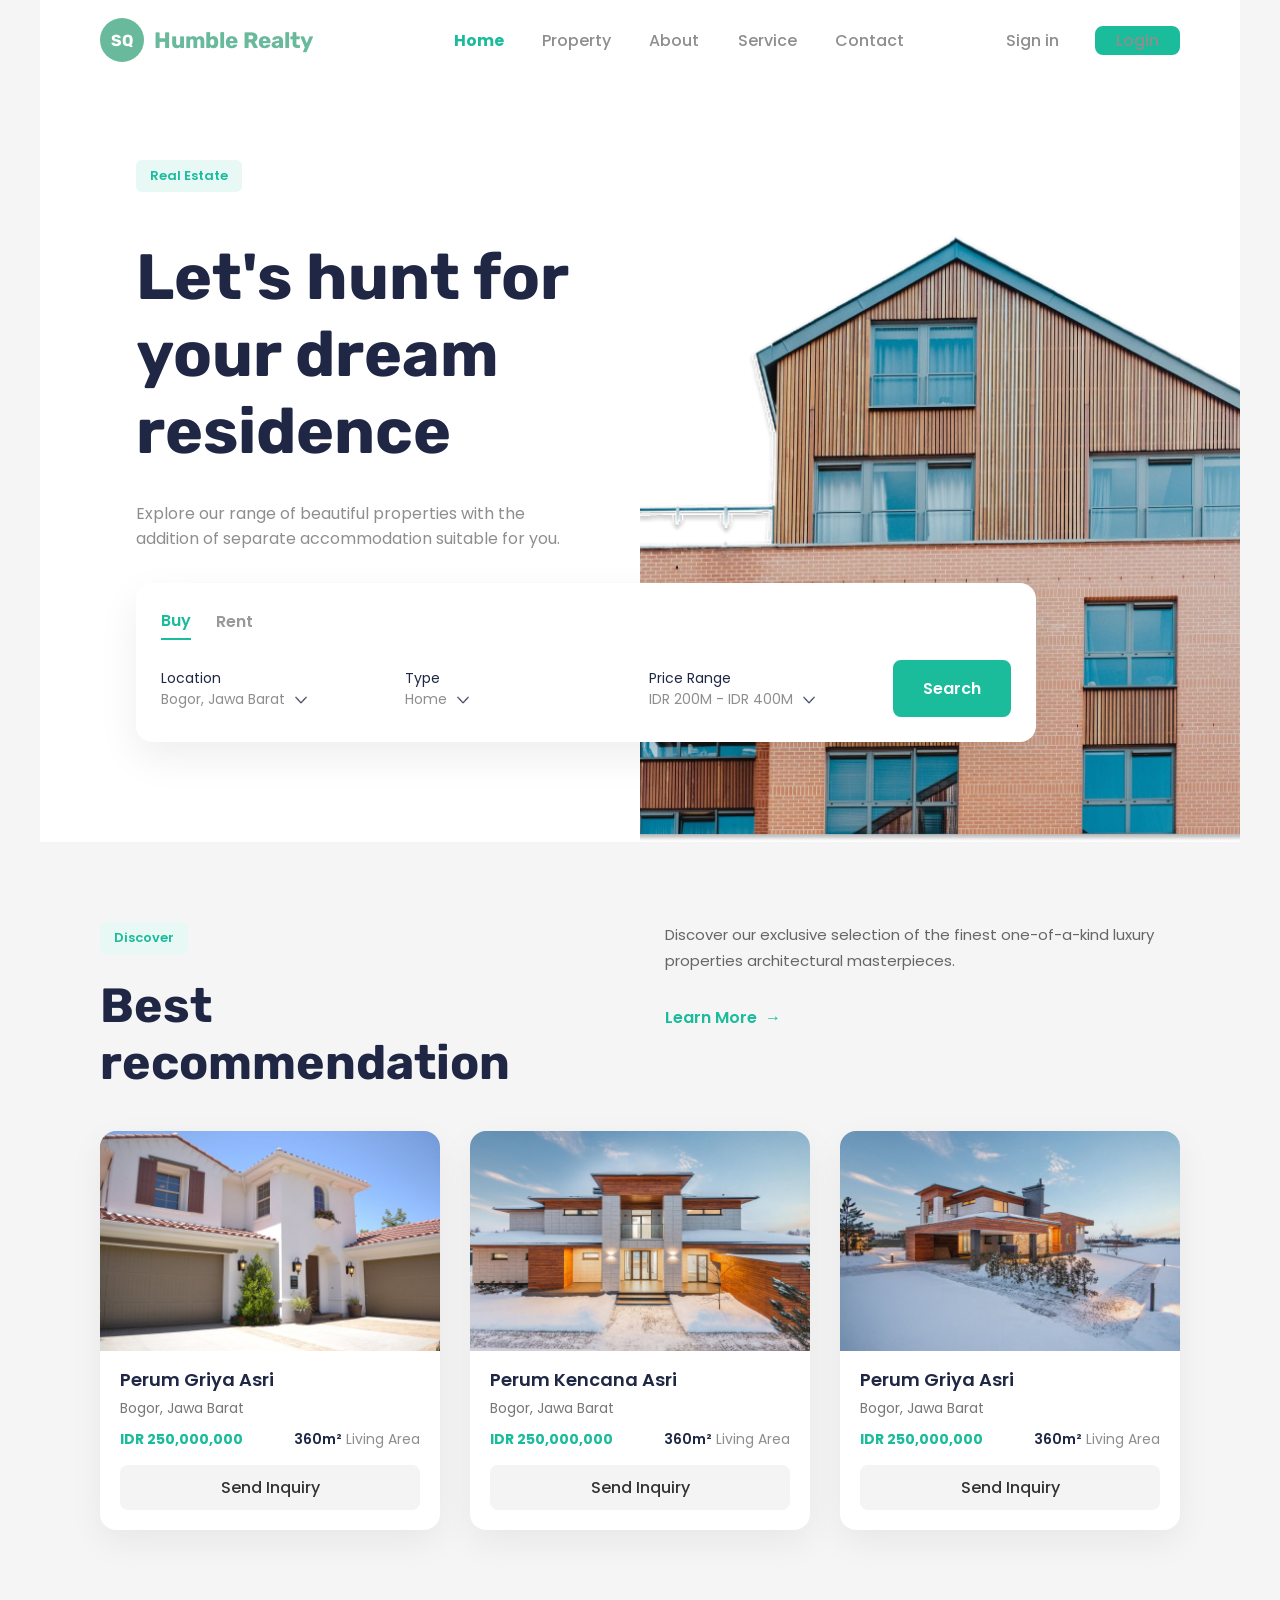
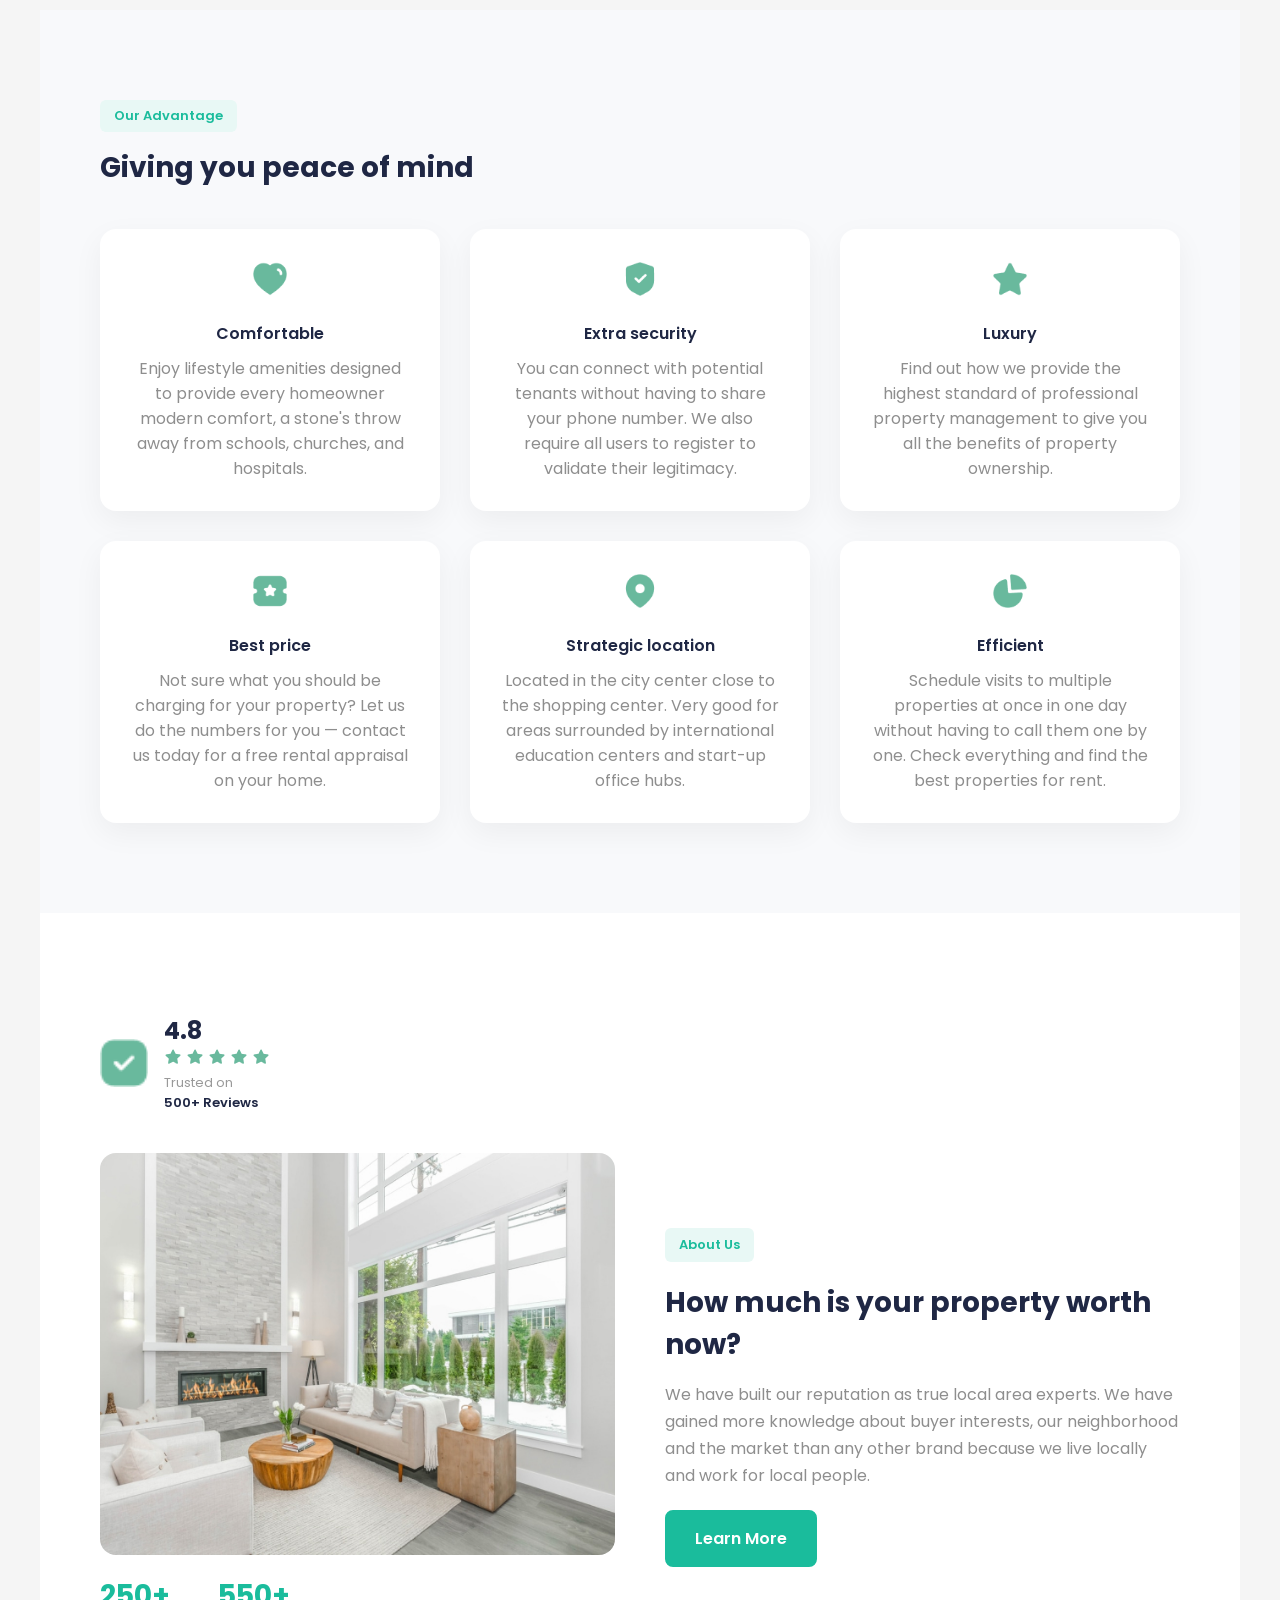
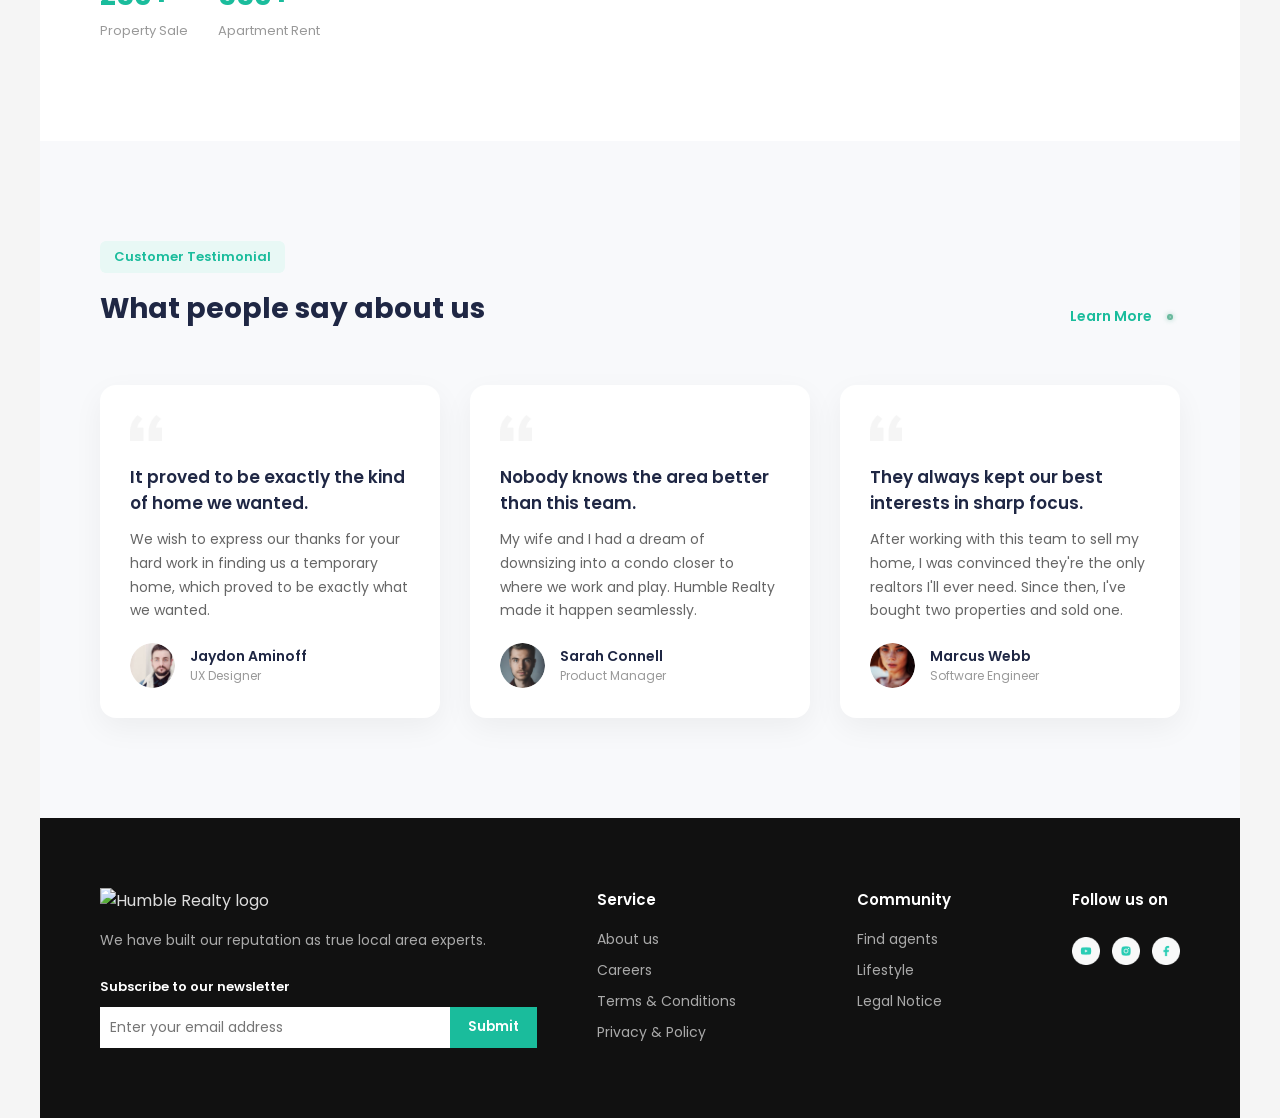
==== index.html @ af606121 "+" ====
<!doctype html>
<html lang="en">
<head>
    <meta charset="UTF-8">
    <meta name="viewport" content="width=device-width, user-scalable=no, initial-scale=1.0, maximum-scale=1.0, minimum-scale=1.0">
    <meta http-equiv="X-UA-Compatible" content="ie=edge">
    <link rel="stylesheet" href="style/style.css">
    <link rel="preconnect" href="https://fonts.googleapis.com">
    <link rel="preconnect" href="https://fonts.gstatic.com" crossorigin>
    <link href="https://fonts.googleapis.com/css2?family=Poppins:wght@300;400;500;600;700;800&family=Rubik:wght@600&display=swap" rel="stylesheet">
    <script src="./script.js" defer></script>
    <title>Real Estate || Humble Realty</title>
</head>
<body>

<!-- Header section start -->
<header class="header-section wrapper">
    <nav class="navbar">
        <div class="nav-brand">
            <div class="nav-logo">SQ</div>
            <span class="nav-site-name">Humble Realty</span>
        </div>
        <div class="links">
            <a href="index.html">Home</a>
            <a href="property_index.html">Property</a>
            <a href="about_index.html">About</a>
            <a href="services_index.html">Service</a>
            <a href="contact_index.html">Contact</a>
            <div class="navbar-buttons">
                <a href="login.html" class="button-without-bg">Sign in</a>
                <a href="login.html" class="button-with-bg">Login</a>
            </div>
        </div>
    </nav>

    <div class="header-features-section">
        <img src="assets/header_img.png" alt="Modern luxury home exterior" class="feature-img">
        <p class="square-tag">Real Estate</p>
        <h1 class="feature-title title-color">
            Let's hunt for your dream residence
        </h1>
        <p class="feature-description">
            Explore our range of beautiful properties with the addition of separate accommodation suitable for you.
        </p>
        <div class="feature-form">
            <div class="form-title">
                <button class="buy-section">Buy</button>
                <button class="rent-section">Rent</button>
            </div>
            <div class="search-bar">
                <div class="location">
                    <p class="title-color">Location</p>
                    <p>Bogor, Jawa Barat <img class="form-drop-icon" src="assets/Arrow%20-%20Down%202.png" alt="dropdown arrow"></p>
                </div>
                <div class="Type">
                    <p class="title-color">Type</p>
                    <p>Home <img class="form-drop-icon" src="assets/Arrow%20-%20Down%202.png" alt="dropdown arrow"></p>
                </div>
                <div class="price-range">
                    <p class="title-color">Price Range</p>
                    <p>IDR 200M - IDR 400M <img class="form-drop-icon" src="assets/Arrow%20-%20Down%202.png" alt="dropdown arrow"></p>
                </div>
                <a href="property_index.html" class="button-with-bg">Search</a>
            </div>
        </div>
    </div>
</header>
<!-- Header section end -->

<main>

    <!-- Recommendation section start -->
    <div class="recommendation-info">
        <div class="left">
            <span class="square-tag">Discover</span>
            <h2 class="section-title">Best recommendation</h2>
        </div>
        <div class="right">
            <p class="section-description">
                Discover our exclusive selection of the finest one-of-a-kind luxury properties architectural masterpieces.
            </p>
            <a href="property_index.html" class="learn-more">
                Learn More
                <span class="arrow">→</span>
            </a>
        </div>
    </div>

    <div class="cards">
        <div class="card-one">
            <img src="assets/card_img_one.jpeg" alt="Perum Griya Asri house with front yard">
            <h3 class="card-title">Perum griya asri</h3>
            <p class="card-subtitle">Bogor, Jawa Barat</p>
            <div class="price-section">
                <p class="price">IDR 250,000,000</p>
                <p class="length"><span>360m²</span> Living Area</p>
            </div>
            <a href="contact_index.html" class="send-inquiry">Send Inquiry</a>
        </div>
        <div class="card-two">
            <img src="assets/card_img_two.jpeg" alt="Perum Kencana Asri house with front yard">
            <h3 class="card-title">Perum kencana asri</h3>
            <p class="card-subtitle">Bogor, Jawa Barat</p>
            <div class="price-section">
                <p class="price">IDR 250,000,000</p>
                <p class="length"><span>360m²</span> Living Area</p>
            </div>
            <a href="contact_index.html" class="send-inquiry">Send Inquiry</a>
        </div>
        <div class="card-three">
            <img src="assets/card_img_three.jpeg" alt="Perum Griya Asri house exterior">
            <h3 class="card-title">Perum griya asri</h3>
            <p class="card-subtitle">Bogor, Jawa Barat</p>
            <div class="price-section">
                <p class="price">IDR 250,000,000</p>
                <p class="length"><span>360m²</span> Living Area</p>
            </div>
            <a href="contact_index.html" class="send-inquiry">Send Inquiry</a>
        </div>
    </div>
    <!-- Recommendation section end -->

    <!-- Feature section start -->
    <div class="feature-section">
        <div class="wrapper">
            <div class="feature-info">
                <p class="square-tag">our advantage</p>
                <h2 class="subtitle">Giving you peace of mind</h2>
            </div>
            <div class="feature-cards">
                <div class="card">
                    <img src="assets/Heart.png" alt="Heart icon">
                    <h3 class="feature-card-subtitle">Comfortable</h3>
                    <p>Enjoy lifestyle amenities designed to provide every homeowner modern comfort, a stone's throw away from schools, churches, and hospitals.</p>
                </div>
                <div class="card">
                    <img src="assets/Shield%20Done.png" alt="Shield icon">
                    <h3 class="feature-card-subtitle">Extra security</h3>
                    <p>You can connect with potential tenants without having to share your phone number. We also require all users to register to validate their legitimacy.</p>
                </div>
                <div class="card">
                    <img src="assets/Star.png" alt="Star icon">
                    <h3 class="feature-card-subtitle">Luxury</h3>
                    <p>Find out how we provide the highest standard of professional property management to give you all the benefits of property ownership.</p>
                </div>
                <div class="card">
                    <img src="assets/Ticket%20Star.png" alt="Ticket star icon">
                    <h3 class="feature-card-subtitle">Best price</h3>
                    <p>Not sure what you should be charging for your property? Let us do the numbers for you — contact us today for a free rental appraisal on your home.</p>
                </div>
                <div class="card">
                    <img src="assets/Location.png" alt="Location pin icon">
                    <h3 class="feature-card-subtitle">Strategic location</h3>
                    <p>Located in the city center close to the shopping center. Very good for areas surrounded by international education centers and start-up office hubs.</p>
                </div>
                <div class="card">
                    <img src="assets/Graph.png" alt="Graph icon">
                    <h3 class="feature-card-subtitle">Efficient</h3>
                    <p>Schedule visits to multiple properties at once in one day without having to call them one by one. Check everything and find the best properties for rent.</p>
                </div>
            </div>
        </div>
    </div>
    <!-- Feature section end -->

    <!-- About section start -->
    <div class="about-section">
        <div class="wrapper">
            <div class="floating-review">
                <img class="floating-icon" src="assets/Tick%20Square.png" alt="Verified tick icon">
                <div class="details">
                    <p class="score">4.8</p>
                    <img src="assets/five_stars_img.png" alt="Five star rating">
                    <p class="floating-subtitle">Trusted on</p>
                    <p class="reviews">500+ Reviews</p>
                </div>
            </div>
            <div class="two-columns">
                <div class="col-left">
                    <img class="review-img" src="assets/review_house_img.jpeg" alt="Beautiful dining room interior">
                    <div class="total-sales">
                        <div class="property-sales">
                            <p class="sales-number">250+</p>
                            <p class="property-sale-heading">Property Sale</p>
                        </div>
                        <div class="apartment-sales">
                            <p class="sales-number">550+</p>
                            <p class="apartment-rent-heading">Apartment Rent</p>
                        </div>
                    </div>
                </div>
                <div class="col-right">
                    <div class="about-details">
                        <p class="square-tag">About us</p>
                        <h2 class="subtitle">How much is your property worth now?</h2>
                        <p>
                            We have built our reputation as true local area experts. We have gained more knowledge about buyer interests, our neighborhood and the market than any other brand because we live locally and work for local people.
                        </p>
                        <a href="about_index.html" class="button-with-bg">Learn More</a>
                    </div>
                </div>
            </div>
        </div>
    </div>
    <!-- About section end -->

    <!-- Testimonial section start -->
    <div class="testimonial-section">
        <div class="wrapper">
            <div class="info">
                <p class="square-tag">customer testimonial</p>
                <div class="headings">
                    <h2 class="subtitle">What people say about us</h2>
                    <a href="about_index.html" class="links">
                        Learn More <img src="assets/Arrow%20-%20Right%20Circle.png" alt="Arrow right">
                    </a>
                </div>
            </div>
            <div class="testimonial-cards">
                <div class="card">
                    <img class="quotes-icon" src="assets/quotes.png" alt="Quote mark">
                    <h3 class="subtitle">It proved to be exactly the kind of home we wanted.</h3>
                    <p class="description">
                        We wish to express our thanks for your hard work in finding us a temporary home, which proved to be exactly what we wanted.
                    </p>
                    <div class="profile">
                        <img src="assets/avatar_one.png" alt="Portrait of Jaydon Aminoff">
                        <div class="text-content">
                            <p class="name">Jaydon Aminoff</p>
                            <p class="designation">UX Designer</p>
                        </div>
                    </div>
                </div>
                <div class="card">
                    <img class="quotes-icon" src="assets/quotes.png" alt="Quote mark">
                    <h3 class="subtitle">Nobody knows the area better than this team.</h3>
                    <p class="description">
                        My wife and I had a dream of downsizing into a condo closer to where we work and play. Humble Realty made it happen seamlessly.
                    </p>
                    <div class="profile">
                        <img src="assets/avatar_two.png" alt="Portrait of Sarah Connell">
                        <div class="text-content">
                            <p class="name">Sarah Connell</p>
                            <p class="designation">Product Manager</p>
                        </div>
                    </div>
                </div>
                <div class="card">
                    <img class="quotes-icon" src="assets/quotes.png" alt="Quote mark">
                    <h3 class="subtitle">They always kept our best interests in sharp focus.</h3>
                    <p class="description">
                        After working with this team to sell my home, I was convinced they're the only realtors I'll ever need. Since then, I've bought two properties and sold one.
                    </p>
                    <div class="profile">
                        <img src="assets/avatar_three.png" alt="Portrait of Marcus Webb">
                        <div class="text-content">
                            <p class="name">Marcus Webb</p>
                            <p class="designation">Software Engineer</p>
                        </div>
                    </div>
                </div>
            </div>
        </div>
    </div>
    <!-- Testimonial section end -->

    <!-- Footer section start -->
    <footer class="footer-section">
        <div class="wrapper">
            <div class="col-left">
                <img src="assets/logo.png" alt="Humble Realty logo">
                <p class="description">
                    We have built our reputation as true local area experts.
                </p>
                <div class="newsletter-form">
                    <label for="email">Subscribe to our newsletter</label>
                    <div class="input-field">
                        <input type="email" id="email" placeholder="Enter your email address">
                        <button type="button" onclick="handleNewsletterSubmit()">Submit</button>
                    </div>
                </div>
            </div>
            <div class="col-right">
                <div class="group">
                    <p class="heading">Service</p>
                    <a href="about_index.html">About us</a>
                    <a href="services_index.html">Careers</a>
                    <a href="services_index.html">Terms &amp; Conditions</a>
                    <a href="services_index.html">Privacy &amp; Policy</a>
                </div>
                <div class="group">
                    <p class="heading">Community</p>
                    <a href="property_index.html">Find agents</a>
                    <a href="services_index.html">Lifestyle</a>
                    <a href="services_index.html">Legal Notice</a>
                </div>
                <div class="group">
                    <p class="heading">Follow us on</p>
                    <div class="social-icon">
                        <a href="https://youtube.com" target="_blank" rel="noopener noreferrer" aria-label="YouTube">
                            <img src="assets/Youtube.png" alt="YouTube">
                        </a>
                        <a href="https://instagram.com" target="_blank" rel="noopener noreferrer" aria-label="Instagram">
                            <img src="assets/Instagram.png" alt="Instagram">
                        </a>
                        <a href="https://facebook.com" target="_blank" rel="noopener noreferrer" aria-label="Facebook">
                            <img src="assets/Facebook.png" alt="Facebook">
                        </a>
                    </div>
                </div>
            </div>
        </div>
    </footer>
    <!-- Footer section end -->

</main>

<script>
    function handleNewsletterSubmit() {
        const emailInput = document.getElementById('email');
        const email = emailInput.value.trim();
        if (!email || !email.includes('@')) {
            alert('Please enter a valid email address.');
            return;
        }
        alert('Thank you for subscribing!');
        emailInput.value = '';
    }
</script>

</body>
</html>
---- style/style.css ----
:root {
    --primary-font-family: 'Poppins', sans-serif;
    --title-font-family: 'Rubik', sans-serif;
    --h1-font-size: 64px;
    --h2-font-size: 48px;
    --font-size-semibold-1: 28px;
    --font-size-semibold-2: 24px;
    --font-size-md: 18px;
    --font-size-regular: 16px;
    --font-size-small: 12px;
    --primary-acent-color: #69B99D;
    --primary-bg-color: #F5F5F5;
    --card-bag-color: #DEDCDA;
    --light-background: #F8F9FE;
    --text-light: #8E8E8E;
    --bg-white: #fff;
    --title-color: #1F2744;
    --spacing-sm: 8px;
    --spacing-md: 16px;
    --spacing-lg: 32px;
    --spacing-xl: 64px;
    --standard-width: 1144px;
}

* {
    margin: 0;
    padding: 0;
    box-sizing: border-box;
}

body {
    font-family: var(--primary-font-family);
    color: var(--text-light);
    width: 100%;
    margin: 0;
    display: flex;
    flex-direction: column;
    justify-content: center;
    align-items: center;
    box-sizing: border-box;
    background-color: #F5F5F5;
    position: relative;
    overflow-x: hidden;
}

.wrapper {
    width: 90%;
    max-width: 1200px;
    margin: auto;
}

.title-color {
    color: var(--title-color);
}

.button-without-bg {
    border: none;
    background-color: transparent;
    color: var(--primary-acent-color);
    font-size: var(--font-size-regular);
    cursor: pointer;
    transition: transform .3s ease;
    text-decoration: none;
    font-weight: 500;
}

.button-without-bg:hover {
    transform: scale(1.05);
}

.square-tag {
    display: inline-block;
    padding: 6px 14px;
    background: #e8f8f5;
    color: #1abc9c;
    font-size: 13px;
    font-weight: 600;
    border-radius: 6px;
    margin-bottom: 15px;
    text-transform: capitalize;
}

.subtitle {
    font-size: 28px;
    font-weight: 700;
    margin-bottom: 15px;
    color: #1F2744;
}

.description {
    color: #666;
    font-size: 15px;
}

/* ================= HEADER / NAVBAR ================= */
.header-section {
    width: 100%;
    position: relative;
}

.navbar {
    width: 100%;
    height: 80px;
    padding: var(--spacing-md) 5%;
    display: flex;
    justify-content: space-between;
    align-items: center;
    flex-direction: row;
    background: #fff;
    box-shadow: 0 2px 12px rgba(0,0,0,0.06);
    position: relative;
    z-index: 10;
}

.nav-brand {
    display: flex;
    align-items: center;
    gap: 10px;
}

.nav-logo {
    width: 44px;
    height: 44px;
    background: #69B99D;
    border-radius: 50%;
    display: flex;
    align-items: center;
    justify-content: center;
    color: #fff;
    font-family: 'Rubik', sans-serif;
    font-size: 1rem;
    font-weight: 700;
    flex-shrink: 0;
}

.nav-site-name {
    font-family: 'Rubik', sans-serif;
    font-size: 1.4rem;
    font-weight: 700;
    color: #69B99D;
}

.navbar .links {
    display: flex;
    justify-content: space-between;
    align-items: center;
}

.navbar .links a {
    padding: 0 calc(var(--spacing-md) * 1.2);
    text-decoration: none;
    color: var(--text-light);
    font-size: var(--font-size-regular);
    font-weight: 500;
    transition: color .3s ease;
}

.navbar .links a:hover {
    color: var(--primary-acent-color);
}

.navbar .navbar-buttons {
    display: flex;
    justify-content: space-between;
    align-items: center;
    margin-left: var(--spacing-xl);
    gap: 16px;
}

/* ================= HERO SECTION ================= */
.header-features-section {
    padding: 80px 8% 100px;
    background: #ffffff;
    position: relative;
    overflow: hidden;
    width: 100%;
}

.header-features-section .feature-img {
    position: absolute;
    top: 0;
    right: 0;
    z-index: 0;
    width: 50%;
    height: 100%;
    object-fit: cover;
}

.header-features-section .feature-title {
    font-family: var(--title-font-family);
    font-weight: bold;
    font-size: var(--h1-font-size);
    width: 55%;
    margin: var(--spacing-lg) 0;
    position: relative;
    z-index: 1;
    color: var(--title-color);
    line-height: 1.2;
}

.header-features-section .feature-description {
    font-size: var(--font-size-regular);
    width: 45%;
    margin: 0 0 var(--spacing-lg) 0;
    position: relative;
    z-index: 1;
}

.header-features-section .square-tag,
.header-features-section .feature-form {
    position: relative;
    z-index: 1;
}

.feature-form {
    background: #fff;
    padding: 25px;
    border-radius: 16px;
    box-shadow: 0 15px 40px rgba(0,0,0,0.07);
    max-width: 900px;
    position: relative;
    z-index: 1;
}

.form-title {
    display: flex;
    gap: 25px;
    margin-bottom: 20px;
    border: none;
    background: none;
}

.buy-section,
.rent-section {
    background: none;
    border: none;
    font-family: var(--primary-font-family);
    font-size: var(--font-size-regular);
    cursor: pointer;
    padding-bottom: 5px;
    font-weight: 600;
    transition: color 0.3s;
}

.buy-section {
    color: #1abc9c;
    border-bottom: 2px solid #1abc9c;
}

.rent-section {
    color: #999;
}

.rent-section:hover {
    color: #1abc9c;
}

.search-bar {
    display: flex;
    justify-content: space-between;
    align-items: center;
    gap: 20px;
}

.search-bar > div {
    flex: 1;
}

.search-bar p {
    font-size: 14px;
}

.form-drop-icon {
    width: 12px;
    margin-left: 6px;
}

.button-with-bg {
    background: #1abc9c;
    color: #fff;
    padding: 14px 28px;
    border-radius: 8px;
    text-decoration: none;
    font-weight: 600;
    font-family: var(--primary-font-family);
    font-size: var(--font-size-regular);
    transition: 0.3s;
    white-space: nowrap;
    border: 2px solid #1abc9c;
    cursor: pointer;
    display: inline-block;
}

.button-with-bg:hover {
    background: transparent;
    color: #1abc9c;
}

/* ================= RECOMMENDATION SECTION ================= */
.recommendation-info {
    display: flex;
    justify-content: space-between;
    align-items: flex-start;
    gap: 50px;
    margin: 80px auto 40px;
    width: 90%;
    max-width: 1200px;
}

.recommendation-info .left,
.recommendation-info .right {
    flex: 1;
}

.recommendation-info .right {
    max-width: 520px;
}

.section-title {
    font-size: var(--h2-font-size);
    font-weight: 700;
    color: var(--title-color);
    font-family: var(--title-font-family);
    margin-top: 8px;
}

.section-description {
    color: #666;
    font-size: 15px;
    line-height: 1.7;
    margin-bottom: 16px;
}

.learn-more {
    display: inline-flex;
    align-items: center;
    gap: 8px;
    color: #1abc9c;
    text-decoration: none;
    font-weight: 600;
    margin-top: 16px;
    transition: gap 0.3s ease;
}

.learn-more:hover {
    gap: 12px;
}

/* ================= PROPERTY CARDS ================= */
.cards {
    display: grid;
    grid-template-columns: repeat(3, 1fr);
    gap: 30px;
    width: 90%;
    max-width: 1200px;
    margin: 0 auto 80px;
}

.cards > div {
    background: #fff;
    border-radius: 16px;
    overflow: hidden;
    box-shadow: 0 12px 35px rgba(0,0,0,0.06);
    transition: transform 0.3s ease, box-shadow 0.3s ease;
    padding-bottom: 20px;
}

.cards > div:hover {
    transform: translateY(-6px);
    box-shadow: 0 20px 45px rgba(0,0,0,0.10);
}

.cards img {
    width: 100%;
    height: 220px;
    object-fit: cover;
    display: block;
}

.card-title {
    font-weight: 600;
    font-size: 18px;
    padding: 15px 20px 5px;
    color: var(--title-color);
    text-transform: capitalize;
}

.card-subtitle {
    font-size: 14px;
    color: #777;
    padding: 0 20px 10px;
}

.price-section {
    display: flex;
    justify-content: space-between;
    padding: 0 20px 15px;
    font-size: 14px;
    align-items: center;
}

.price {
    font-weight: 700;
    color: #1abc9c;
}

.length span {
    font-weight: 600;
    color: var(--title-color);
}

.send-inquiry {
    display: block;
    margin: 0 20px;
    text-align: center;
    padding: 10px;
    background: #f4f4f4;
    border-radius: 8px;
    text-decoration: none;
    color: #333;
    font-weight: 500;
    transition: background 0.3s, color 0.3s;
}

.send-inquiry:hover {
    background: #1abc9c;
    color: #fff;
}

/* ================= FEATURE SECTION ================= */
.feature-section {
    padding: 90px 0;
    background: #f8f9fb;
    width: 100%;
}

.feature-info {
    margin-bottom: 40px;
}

.feature-cards {
    margin-top: 40px;
    display: grid;
    grid-template-columns: repeat(3, 1fr);
    gap: 30px;
}

.feature-cards .card {
    background: #fff;
    padding: 30px;
    border-radius: 16px;
    box-shadow: 0 10px 30px rgba(0,0,0,0.05);
    text-align: center;
    transition: transform 0.3s ease;
}

.feature-cards .card:hover {
    transform: translateY(-5px);
}

.feature-cards .card img {
    width: 40px;
    margin-bottom: 15px;
}

.feature-card-subtitle {
    margin-bottom: 10px;
    font-weight: 600;
    color: var(--title-color);
    font-size: 16px;
}

/* ================= ABOUT SECTION ================= */
.about-section {
    padding: 100px 0;
    background: #fff;
    width: 100%;
}

.floating-review {
    margin-bottom: 40px;
    display: flex;
    align-items: center;
    gap: 16px;
}

.floating-icon {
    width: 48px;
}

.score {
    font-size: 24px;
    font-weight: 700;
    color: var(--title-color);
}

.floating-subtitle {
    font-size: 13px;
    color: #999;
}

.reviews {
    font-size: 13px;
    font-weight: 600;
    color: var(--title-color);
}

.two-columns {
    display: grid;
    grid-template-columns: 1fr 1fr;
    gap: 50px;
    align-items: center;
}

.review-img {
    width: 100%;
    border-radius: 16px;
    display: block;
}

.total-sales {
    display: flex;
    gap: 30px;
    margin-top: 20px;
}

.sales-number {
    font-size: 28px;
    font-weight: 700;
    color: #1abc9c;
}

.property-sale-heading,
.apartment-rent-heading {
    font-size: 13px;
    color: #999;
    margin-top: 4px;
}

.about-details p {
    line-height: 1.7;
    margin-bottom: 20px;
}

/* ================= TESTIMONIAL ================= */
.testimonial-section {
    padding: 100px 0;
    background: #f8f9fb;
    width: 100%;
}

.testimonial-section .info {
    margin-bottom: 40px;
}

.headings {
    display: flex;
    justify-content: space-between;
    align-items: center;
}

.headings .links {
    display: flex;
    align-items: center;
    gap: 8px;
    color: #1abc9c;
    text-decoration: none;
    font-weight: 600;
    font-size: 14px;
    transition: gap 0.3s;
}

.headings .links:hover {
    gap: 12px;
}

.headings .links img {
    width: 20px;
}

.quotes-icon {
    width: 32px;
    margin-bottom: 16px;
}

.testimonial-cards {
    margin-top: 40px;
    display: grid;
    grid-template-columns: repeat(3, 1fr);
    gap: 30px;
}

.testimonial-cards .card {
    background: #fff;
    padding: 30px;
    border-radius: 16px;
    box-shadow: 0 10px 30px rgba(0,0,0,0.05);
}

.testimonial-cards .card .subtitle {
    font-size: 17px;
    font-weight: 600;
    color: var(--title-color);
    margin-bottom: 12px;
}

.testimonial-cards .card .description {
    font-size: 14px;
    line-height: 1.7;
}

.profile {
    display: flex;
    align-items: center;
    gap: 15px;
    margin-top: 20px;
}

.profile img {
    width: 45px;
    height: 45px;
    border-radius: 50%;
    object-fit: cover;
}

.name {
    font-weight: 600;
    color: var(--title-color);
    font-size: 14px;
}

.designation {
    font-size: 12px;
    color: #999;
}

/* ================= FOOTER ================= */
.footer-section {
    background: #111;
    color: #ddd;
    padding: 70px 0;
    width: 100%;
}

.footer-section .wrapper {
    display: grid;
    grid-template-columns: 1.5fr 2fr;
    gap: 60px;
}

.footer-section img[alt="Humble Realty logo"] {
    width: 120px;
}

.footer-section .col-right {
    display: flex;
    gap: 40px;
    justify-content: space-between;
}

.footer-section .group {
    display: flex;
    flex-direction: column;
    gap: 10px;
}

.footer-section .heading {
    font-weight: 600;
    color: #fff;
    margin-bottom: 8px;
    font-size: 15px;
}

.footer-section a {
    display: block;
    text-decoration: none;
    color: #aaa;
    transition: color 0.3s;
    font-size: 14px;
}

.footer-section a:hover {
    color: #1abc9c;
}

.footer-section .description {
    margin: 16px 0 24px;
    font-size: 14px;
    color: #aaa;
    line-height: 1.7;
}

.newsletter-form label {
    font-size: 13px;
    font-weight: 600;
    color: #fff;
    display: block;
    margin-bottom: 8px;
}

.input-field {
    display: flex;
    margin-top: 10px;
}

.input-field input[type="email"] {
    padding: 10px;
    border: none;
    flex: 1;
    font-family: var(--primary-font-family);
    outline: none;
    font-size: 14px;
}

.input-field button {
    padding: 10px 18px;
    background: #1abc9c;
    border: none;
    color: #fff;
    cursor: pointer;
    font-weight: 600;
    font-family: var(--primary-font-family);
    transition: background 0.3s;
}

.input-field button:hover {
    background: #16a085;
}

.social-icon {
    display: flex;
    gap: 12px;
    margin-top: 8px;
}

.social-icon a {
    display: inline-block;
}

.social-icon img {
    width: 28px;
    transition: transform 0.3s;
}

.social-icon img:hover {
    transform: scale(1.15);
}

/* ================= RESPONSIVE ================= */
@media (max-width: 992px) {
    .cards,
    .feature-cards,
    .testimonial-cards {
        grid-template-columns: 1fr;
    }

    .two-columns {
        grid-template-columns: 1fr;
    }

    .search-bar {
        flex-direction: column;
        align-items: stretch;
    }

    .header-features-section .feature-img {
        position: relative;
        width: 100%;
        height: 300px;
        top: auto;
        right: auto;
    }

    .header-features-section .feature-title {
        width: 100%;
        font-size: 2.5rem;
    }

    .header-features-section .feature-description {
        width: 100%;
    }

    .recommendation-info {
        flex-direction: column;
        gap: 20px;
    }

    .footer-section .wrapper {
        grid-template-columns: 1fr;
    }

    .footer-section .col-right {
        flex-wrap: wrap;
    }

    .headings {
        flex-direction: column;
        align-items: flex-start;
        gap: 12px;
    }
}

@media (max-width: 768px) {
    .navbar .links a {
        display: none;
    }

    .navbar .navbar-buttons {
        margin-left: 0;
    }

    .header-features-section {
        padding: 40px 5% 60px;
    }

    .header-features-section .feature-title {
        font-size: 2rem;
    }

    .cards {
        grid-template-columns: 1fr;
    }

    .feature-cards {
        grid-template-columns: 1fr;
    }

    .testimonial-cards {
        grid-template-columns: 1fr;
    }
}
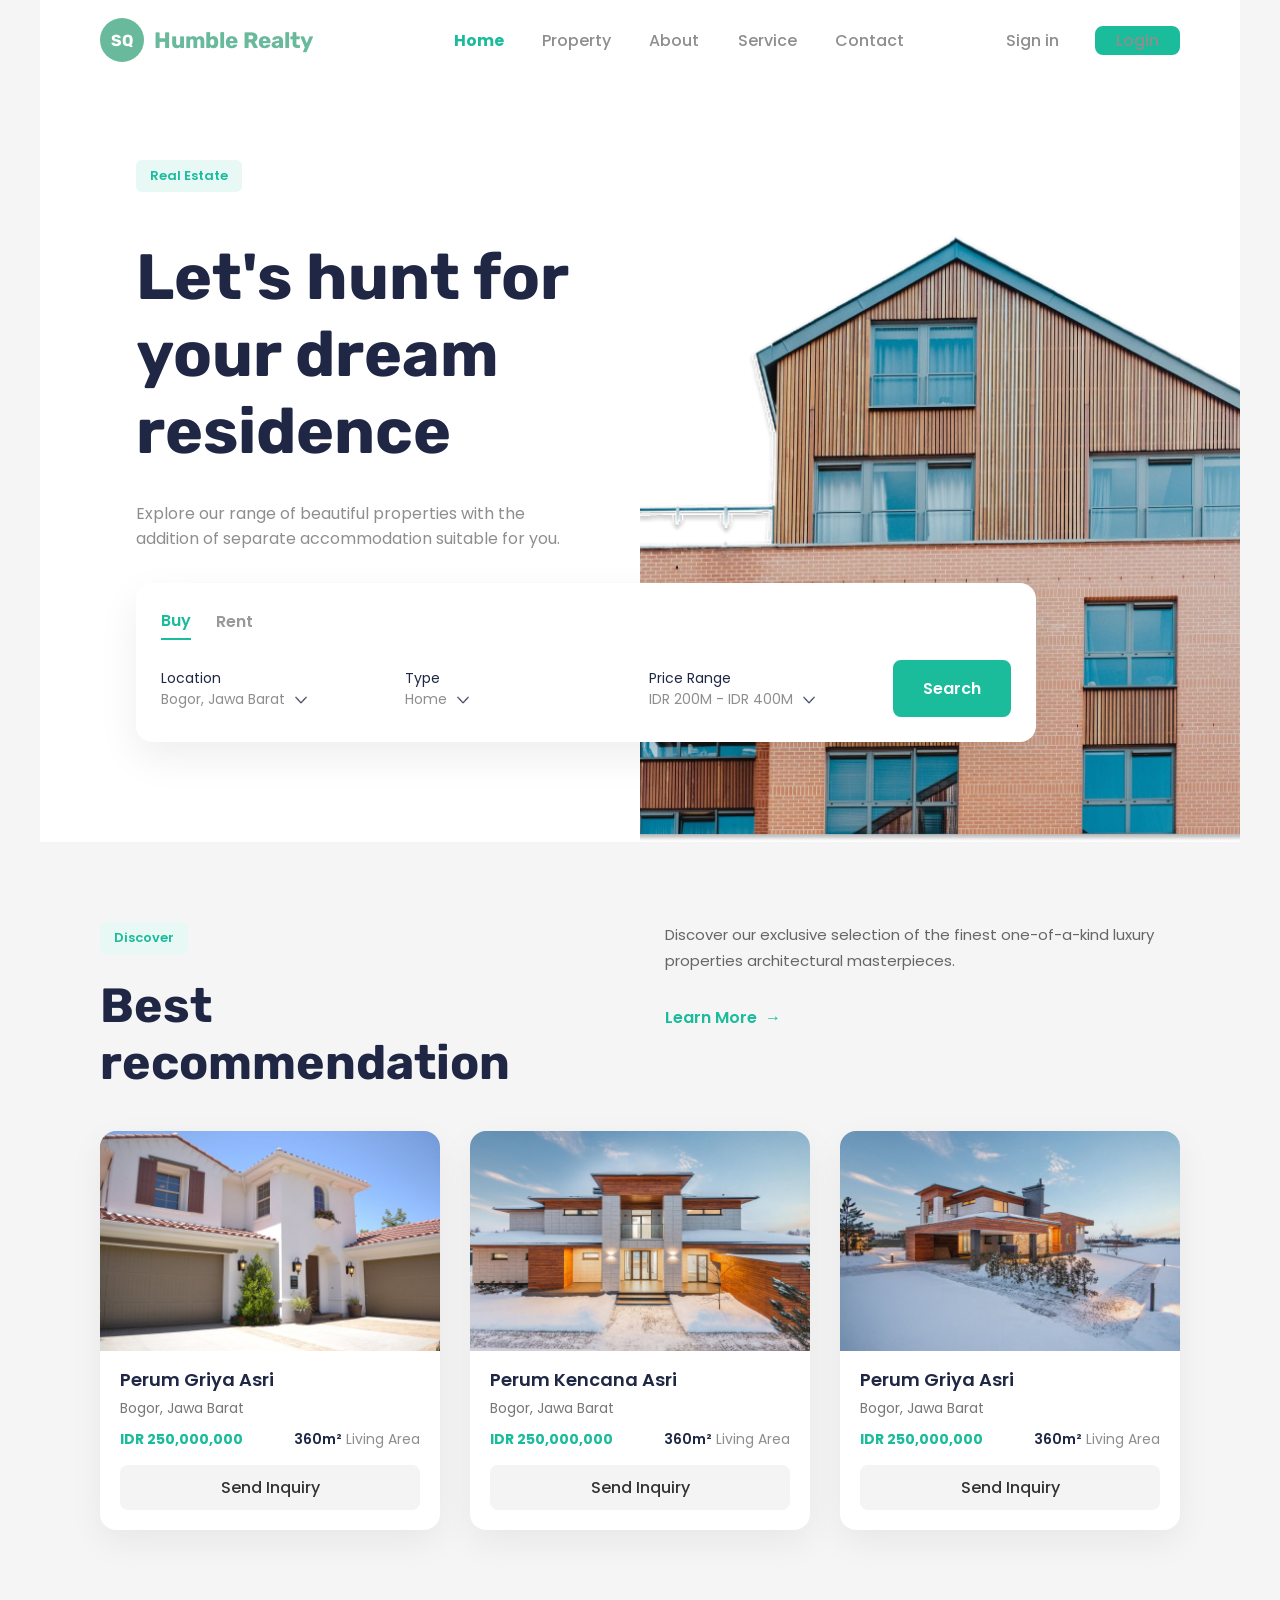
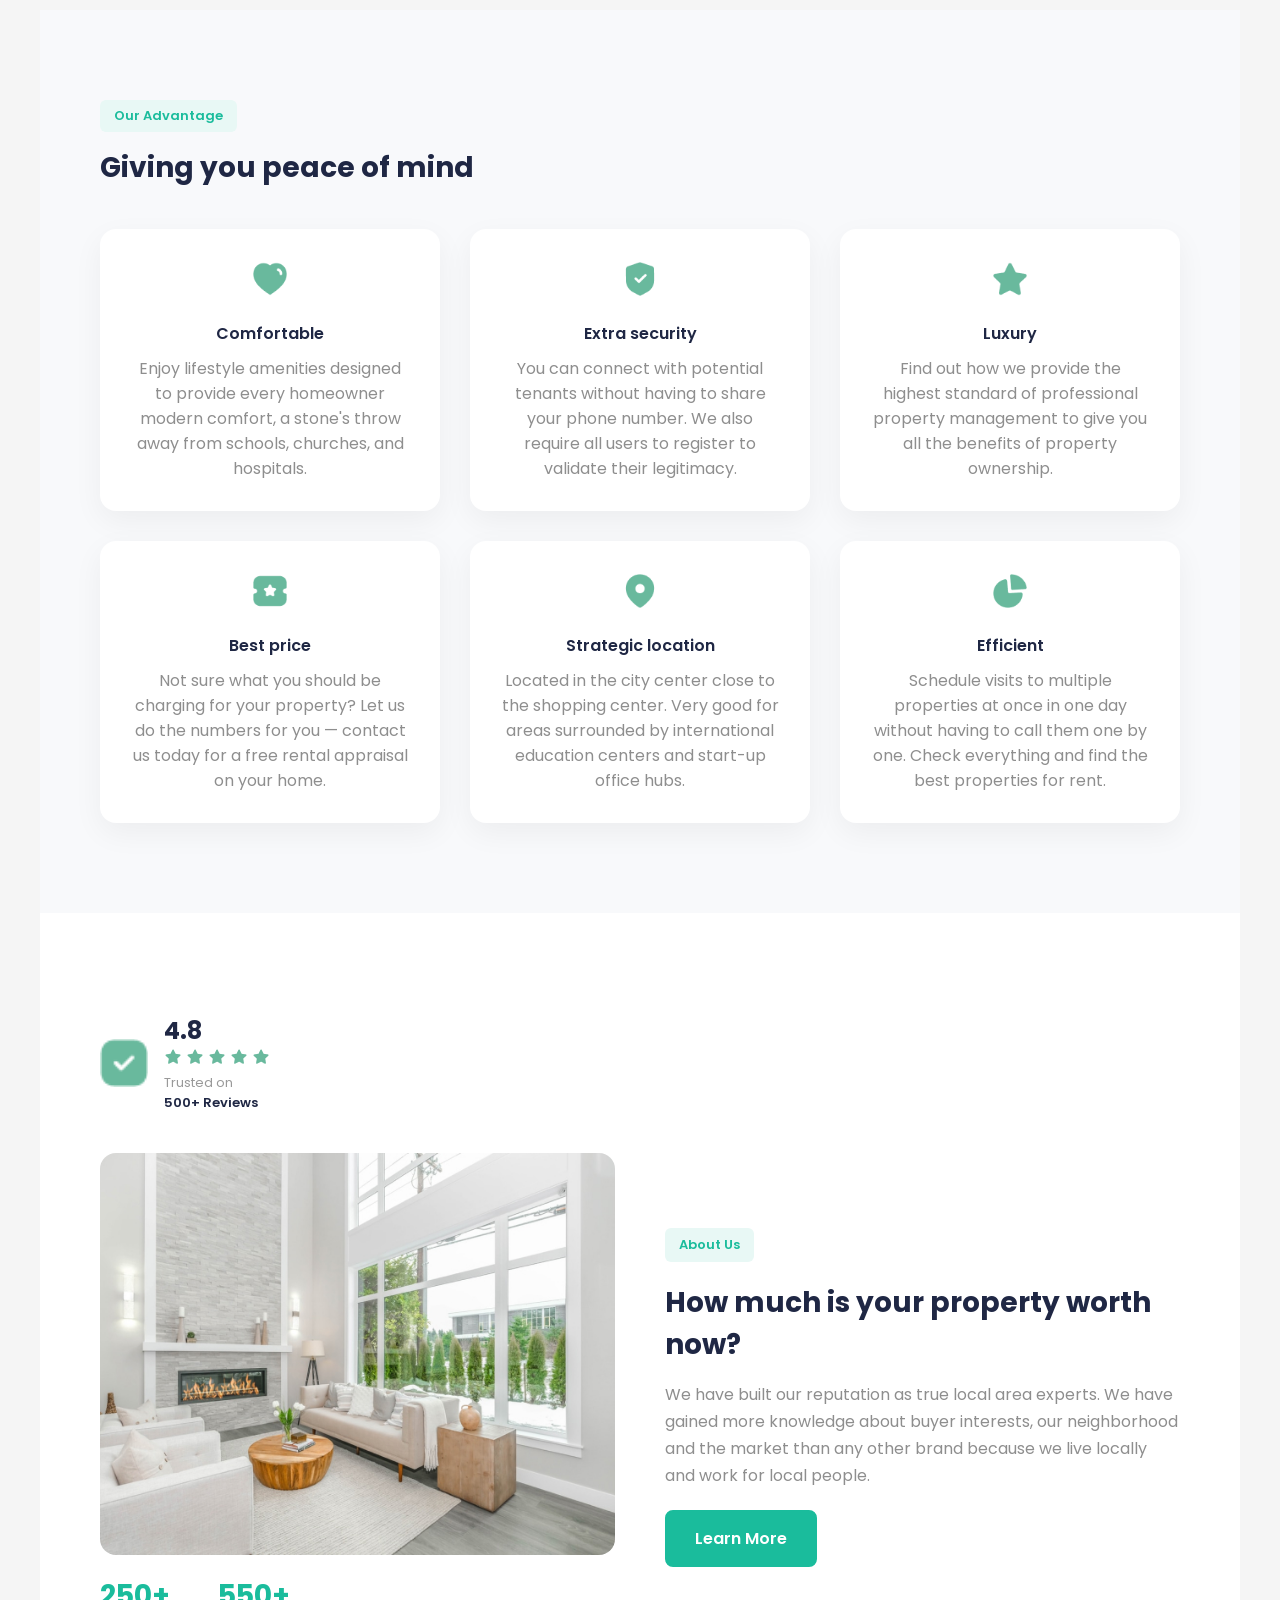
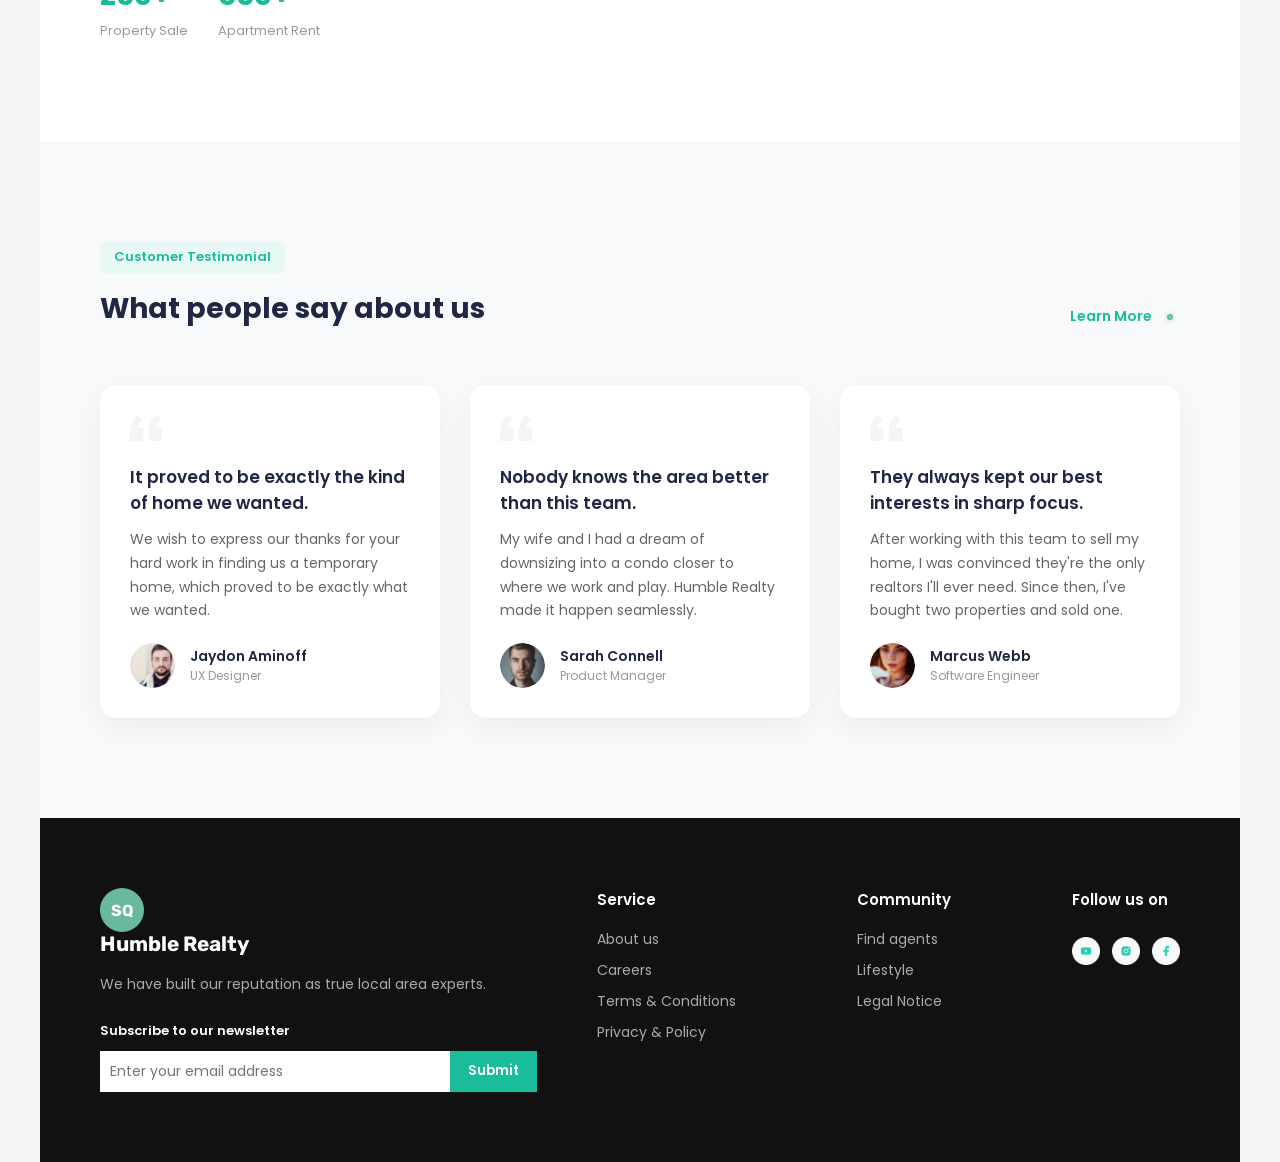
==== commit 68864f95: "+" ====
--- a/index.html
+++ b/index.html
@@ -268,7 +268,10 @@
     <footer class="footer-section">
         <div class="wrapper">
             <div class="col-left">
-                <img src="assets/logo.png" alt="Humble Realty logo">
+               <a href="index.html" class="footer-logo">
+    <div class="footer-logo-icon">SQ</div>
+    <span class="footer-logo-name">Humble Realty</span>
+</a>
                 <p class="description">
                     We have built our reputation as true local area experts.
                 </p>
--- a/style/style.css
+++ b/style/style.css
@@ -828,4 +828,35 @@
     .testimonial-cards {
         grid-template-columns: 1fr;
     }
+}
+
+
+.footer-logo {
+    display: flex;
+    align-items: center;
+    gap: 10px;
+    margin-bottom: 16px;
+    text-decoration: none;
+}
+
+.footer-logo-icon {
+    width: 44px;
+    height: 44px;
+    background: #69B99D;
+    border-radius: 50%;
+    display: flex;
+    align-items: center;
+    justify-content: center;
+    color: #fff;
+    font-family: 'Rubik', sans-serif;
+    font-size: 1rem;
+    font-weight: 700;
+    flex-shrink: 0;
+}
+
+.footer-logo-name {
+    font-family: 'Rubik', sans-serif;
+    font-size: 1.3rem;
+    font-weight: 700;
+    color: #fff;
 }
